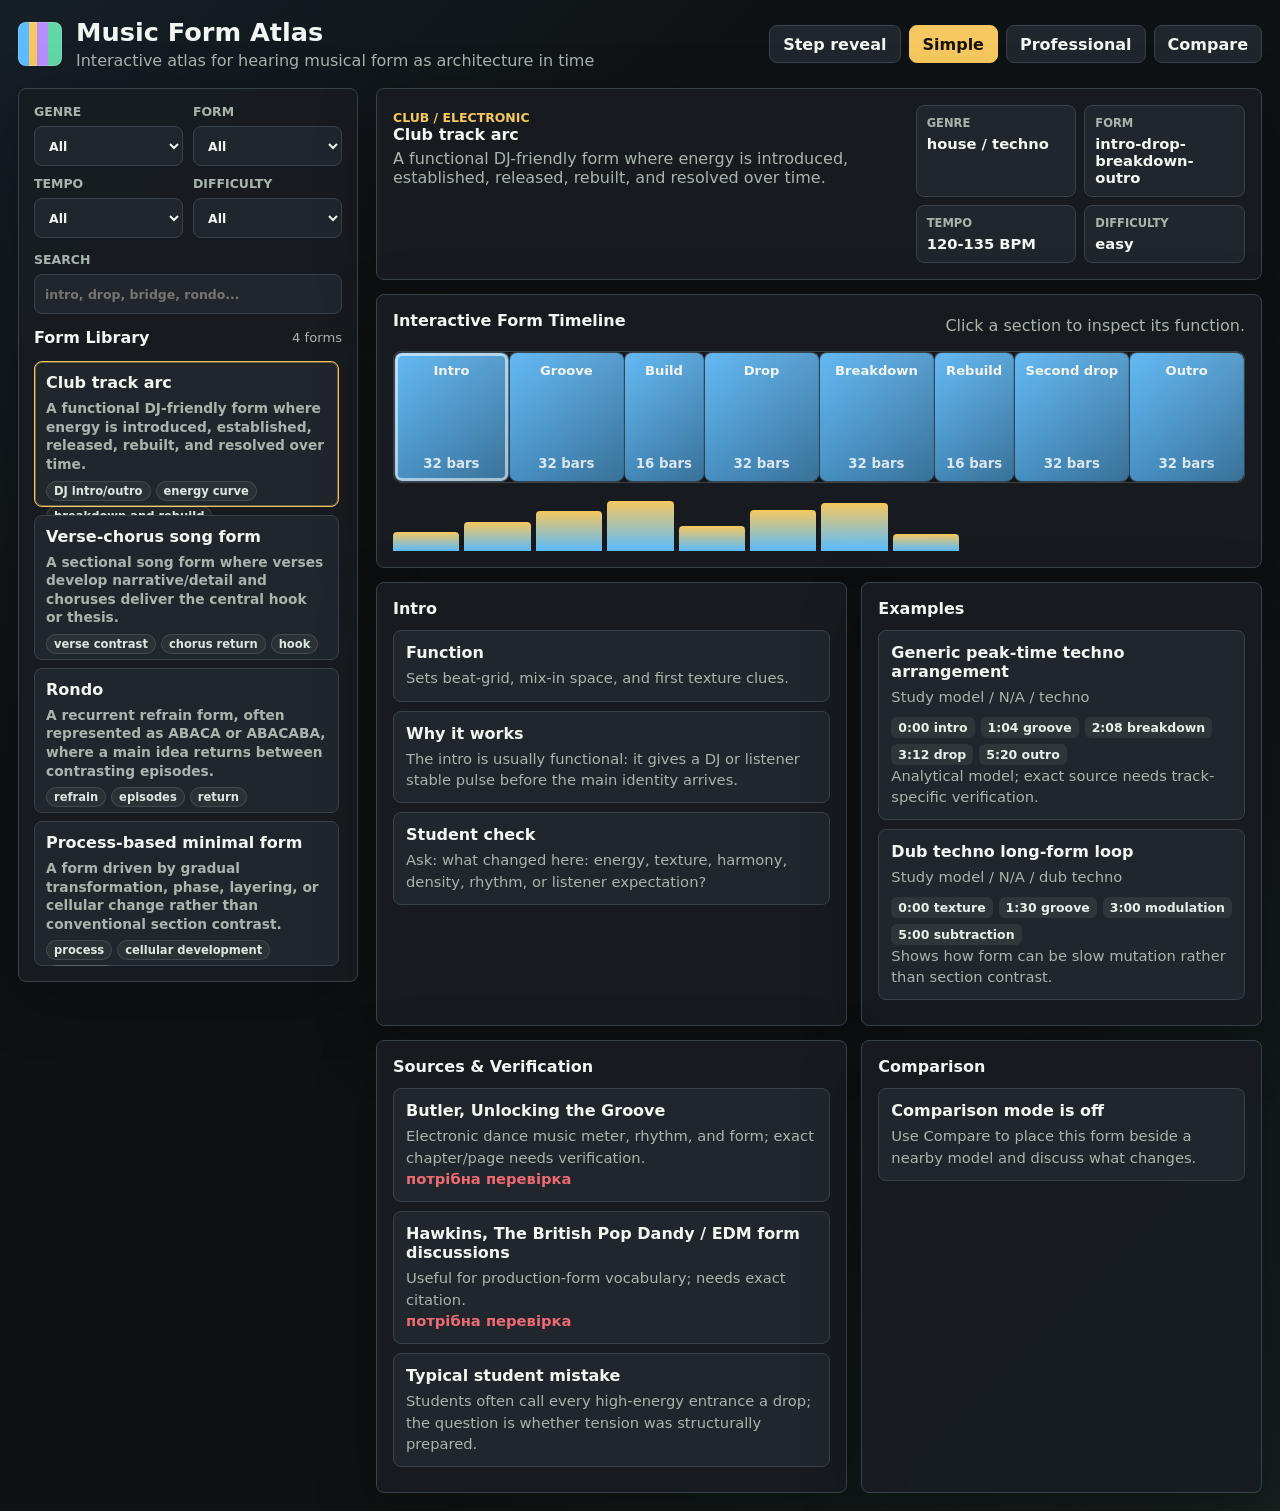
==== index.html @ fbee0413 "Initial Music Form Atlas MVP" ====
﻿<!doctype html>
<html lang="uk">
  <head>
    <meta charset="utf-8" />
    <meta name="viewport" content="width=device-width, initial-scale=1" />
    <title>Music Form Atlas</title>
    <link rel="stylesheet" href="styles.css" />
  </head>
  <body>
    <main class="atlas-shell">
      <header class="topbar">
        <div class="brand-block">
          <span class="brand-mark" aria-hidden="true"></span>
          <div>
            <h1>Music Form Atlas</h1>
            <p>Interactive atlas for hearing musical form as architecture in time</p>
          </div>
        </div>
        <div class="teacher-tools" aria-label="Teacher mode controls">
          <button id="revealButton" type="button">Step reveal</button>
          <button id="simpleButton" type="button">Simple</button>
          <button id="proButton" type="button">Professional</button>
          <button id="compareButton" type="button">Compare</button>
        </div>
      </header>

      <section class="layout">
        <aside class="library-panel" aria-label="Form library and filters">
          <div class="filter-grid">
            <label>
              Genre
              <select id="genreFilter"></select>
            </label>
            <label>
              Form
              <select id="formFilter"></select>
            </label>
            <label>
              Tempo
              <select id="tempoFilter"></select>
            </label>
            <label>
              Difficulty
              <select id="difficultyFilter"></select>
            </label>
          </div>

          <label class="search-field">
            Search
            <input id="searchInput" type="search" placeholder="intro, drop, bridge, rondo..." />
          </label>

          <div class="library-head">
            <h2>Form Library</h2>
            <span id="resultCount"></span>
          </div>
          <div id="formList" class="form-list"></div>
        </aside>

        <section class="main-stage" aria-label="Interactive form map">
          <section class="overview-panel">
            <div>
              <p class="eyebrow" id="selectedCategory">Club / electronic</p>
              <h2 id="selectedTitle">Club track arc</h2>
              <p id="selectedDefinition"></p>
            </div>
            <div class="meta-grid" id="metaGrid"></div>
          </section>

          <section class="timeline-panel">
            <div class="panel-head">
              <h2>Interactive Form Timeline</h2>
              <p>Click a section to inspect its function.</p>
            </div>
            <div id="timeline" class="timeline" aria-label="Timeline sections"></div>
            <div id="energyCurve" class="energy-curve" aria-label="Energy curve"></div>
          </section>

          <section class="study-grid">
            <article class="explain-panel">
              <h2 id="sectionTitle">Section Function</h2>
              <div id="sectionExplanation"></div>
            </article>
            <article class="examples-panel">
              <h2>Examples</h2>
              <div id="examplesList"></div>
            </article>
          </section>

          <section class="bottom-grid">
            <article class="sources-panel">
              <h2>Sources & Verification</h2>
              <div id="sourcesList"></div>
            </article>
            <article class="compare-panel">
              <h2>Comparison</h2>
              <div id="comparisonView"></div>
            </article>
          </section>
        </section>
      </section>
    </main>

    <script src="app.js"></script>
  </body>
</html>
---- styles.css ----
﻿:root {
  color-scheme: dark;
  --bg: #0f1214;
  --panel: #181c20;
  --panel-2: #20262b;
  --panel-3: #263039;
  --line: #38434b;
  --text: #f2f6f2;
  --muted: #aab4ae;
  --club: #5bbcff;
  --pop: #f6c85f;
  --classical: #b78cff;
  --contemporary: #63d6a5;
  --contrast: #ed6a73;
  --focus: #f6c85f;
  --shadow: 0 18px 60px rgba(0, 0, 0, 0.28);
  font-family: Inter, ui-sans-serif, system-ui, -apple-system, BlinkMacSystemFont, "Segoe UI", sans-serif;
}

* { box-sizing: border-box; }

body {
  margin: 0;
  min-height: 100vh;
  background:
    linear-gradient(135deg, rgba(91, 188, 255, 0.08), transparent 28%),
    linear-gradient(315deg, rgba(99, 214, 165, 0.07), transparent 34%),
    var(--bg);
  color: var(--text);
}

button, select, input { font: inherit; }

button, select, input {
  border: 1px solid var(--line);
  border-radius: 8px;
  background: var(--panel-2);
  color: var(--text);
}

button {
  min-height: 38px;
  padding: 0 13px;
  cursor: pointer;
  font-weight: 800;
}

button:hover, select:hover, input:hover { border-color: #5f6b74; }
button.active { background: var(--focus); color: #17120a; border-color: var(--focus); }
button:focus-visible, select:focus-visible, input:focus-visible { outline: 2px solid var(--focus); outline-offset: 2px; }

h1, h2, h3, p { margin: 0; }
h1 { font-size: clamp(1.25rem, 2vw, 1.65rem); line-height: 1.1; }
h2 { font-size: 1rem; line-height: 1.2; }

.atlas-shell { min-height: 100vh; padding: 18px; }

.topbar {
  max-width: 1540px;
  margin: 0 auto 18px;
  display: flex;
  align-items: center;
  justify-content: space-between;
  gap: 16px;
}

.brand-block { display: flex; align-items: center; gap: 14px; min-width: 280px; }
.brand-block p, .panel-head p, .overview-panel p { color: var(--muted); margin-top: 5px; }

.brand-mark {
  width: 44px;
  height: 44px;
  border-radius: 8px;
  display: block;
  background:
    linear-gradient(90deg, var(--club) 0 24%, var(--pop) 24% 44%, var(--classical) 44% 68%, var(--contemporary) 68% 100%);
  box-shadow: inset 0 0 0 1px rgba(255,255,255,0.18);
}

.teacher-tools { display: flex; flex-wrap: wrap; gap: 8px; justify-content: flex-end; }

.layout {
  max-width: 1540px;
  margin: 0 auto;
  display: grid;
  grid-template-columns: minmax(280px, 340px) minmax(0, 1fr);
  gap: 18px;
}

.library-panel, .overview-panel, .timeline-panel, .explain-panel, .examples-panel, .sources-panel, .compare-panel {
  background: rgba(24, 28, 32, 0.94);
  border: 1px solid var(--line);
  border-radius: 8px;
  box-shadow: var(--shadow);
}

.library-panel { padding: 15px; align-self: start; display: grid; gap: 14px; }

.filter-grid { display: grid; grid-template-columns: 1fr 1fr; gap: 10px; }
label { display: grid; gap: 7px; color: var(--muted); font-size: 0.78rem; font-weight: 900; text-transform: uppercase; }
select, input { min-height: 40px; padding: 0 10px; width: 100%; }

.search-field { grid-column: 1 / -1; }

.library-head { display: flex; justify-content: space-between; align-items: center; gap: 10px; }
.library-head span { color: var(--muted); font-size: 0.82rem; }
.form-list { display: grid; gap: 8px; max-height: calc(100vh - 295px); overflow: auto; padding-right: 3px; }

.form-card {
  border: 1px solid var(--line);
  background: var(--panel-2);
  border-radius: 8px;
  padding: 11px;
  display: grid;
  gap: 7px;
  text-align: left;
  min-height: 92px;
}
.form-card:hover { background: var(--panel-3); }
.form-card.selected { border-color: var(--focus); box-shadow: inset 0 0 0 1px rgba(246,200,95,0.35); }
.form-card strong { display: block; }
.form-card p { color: var(--muted); line-height: 1.35; font-size: 0.86rem; }
.tag-row { display: flex; flex-wrap: wrap; gap: 5px; }
.tag-row span {
  border: 1px solid rgba(255,255,255,0.12);
  border-radius: 999px;
  padding: 2px 7px;
  color: #dde7e1;
  background: rgba(255,255,255,0.05);
  font-size: 0.72rem;
  font-weight: 800;
}

.main-stage { display: grid; gap: 14px; min-width: 0; }
.overview-panel { padding: 16px; display: grid; grid-template-columns: minmax(0, 1fr) minmax(260px, 0.65fr); gap: 16px; align-items: start; }
.eyebrow { color: var(--focus) !important; font-size: 0.78rem; font-weight: 900; text-transform: uppercase; }
.meta-grid { display: grid; grid-template-columns: 1fr 1fr; gap: 8px; }
.meta-item { background: var(--panel-2); border: 1px solid var(--line); border-radius: 8px; padding: 10px; }
.meta-item span { display: block; color: var(--muted); font-size: 0.72rem; font-weight: 900; text-transform: uppercase; }
.meta-item strong { display: block; margin-top: 5px; font-size: 0.92rem; }

.timeline-panel { padding: 16px; overflow: hidden; }
.panel-head { display: flex; justify-content: space-between; gap: 16px; align-items: start; margin-bottom: 16px; }
.timeline { display: flex; min-height: 132px; border: 1px solid var(--line); border-radius: 8px; overflow: hidden; background: #11161a; }
.section-block {
  min-width: 80px;
  padding: 10px;
  display: grid;
  align-content: space-between;
  border-right: 1px solid rgba(0,0,0,0.22);
  cursor: pointer;
  position: relative;
  isolation: isolate;
}
.section-block::after {
  content: "";
  position: absolute;
  inset: 0;
  background: linear-gradient(180deg, rgba(255,255,255,0.08), transparent);
  z-index: -1;
}
.section-block.hidden-step { opacity: 0.18; filter: grayscale(0.8); }
.section-block.selected { box-shadow: inset 0 0 0 3px rgba(255,255,255,0.55); }
.section-block strong { font-size: 0.82rem; line-height: 1.15; }
.section-block small { color: rgba(255,255,255,0.8); font-weight: 800; }

.energy-curve { display: grid; grid-template-columns: repeat(12, 1fr); gap: 5px; min-height: 54px; align-items: end; margin-top: 14px; }
.energy-bar { border-radius: 4px 4px 0 0; background: linear-gradient(180deg, var(--focus), var(--club)); min-height: 8px; }

.study-grid, .bottom-grid { display: grid; grid-template-columns: minmax(0, 1fr) minmax(320px, 0.85fr); gap: 14px; }
.explain-panel, .examples-panel, .sources-panel, .compare-panel { padding: 16px; min-width: 0; }
.explain-panel h2, .examples-panel h2, .sources-panel h2, .compare-panel h2 { margin-bottom: 12px; }

.explain-card, .example-card, .source-card, .compare-card {
  background: var(--panel-2);
  border: 1px solid var(--line);
  border-radius: 8px;
  padding: 12px;
  margin-bottom: 9px;
}
.explain-card p, .example-card p, .source-card p, .compare-card p { color: var(--muted); line-height: 1.45; font-size: 0.92rem; }
.explain-card strong, .example-card strong, .source-card strong, .compare-card strong { display: block; margin-bottom: 5px; }
.timecode-list { display: flex; flex-wrap: wrap; gap: 6px; margin-top: 9px; }
.timecode-list span { padding: 3px 7px; border-radius: 6px; background: rgba(255,255,255,0.07); color: #e8efe9; font-size: 0.78rem; font-weight: 800; }
.verify { color: var(--focus); font-weight: 900; }
.verify.needs { color: var(--contrast); }

.category-club { background: linear-gradient(135deg, rgba(91,188,255,0.95), rgba(91,188,255,0.55)); }
.category-pop { background: linear-gradient(135deg, rgba(246,200,95,0.95), rgba(246,200,95,0.55)); color: #14120d; }
.category-classical { background: linear-gradient(135deg, rgba(183,140,255,0.95), rgba(183,140,255,0.55)); }
.category-contemporary { background: linear-gradient(135deg, rgba(99,214,165,0.95), rgba(99,214,165,0.55)); color: #07130d; }

@media (max-width: 1060px) {
  .topbar, .layout, .overview-panel, .study-grid, .bottom-grid { grid-template-columns: 1fr; }
  .topbar { flex-direction: column; align-items: stretch; }
  .teacher-tools { justify-content: stretch; }
  .teacher-tools button { flex: 1 1 140px; }
  .form-list { max-height: none; }
}

@media (max-width: 620px) {
  .atlas-shell { padding: 10px; }
  .filter-grid, .meta-grid { grid-template-columns: 1fr; }
  .timeline { overflow-x: auto; }
  .section-block { flex: 0 0 120px !important; }
}
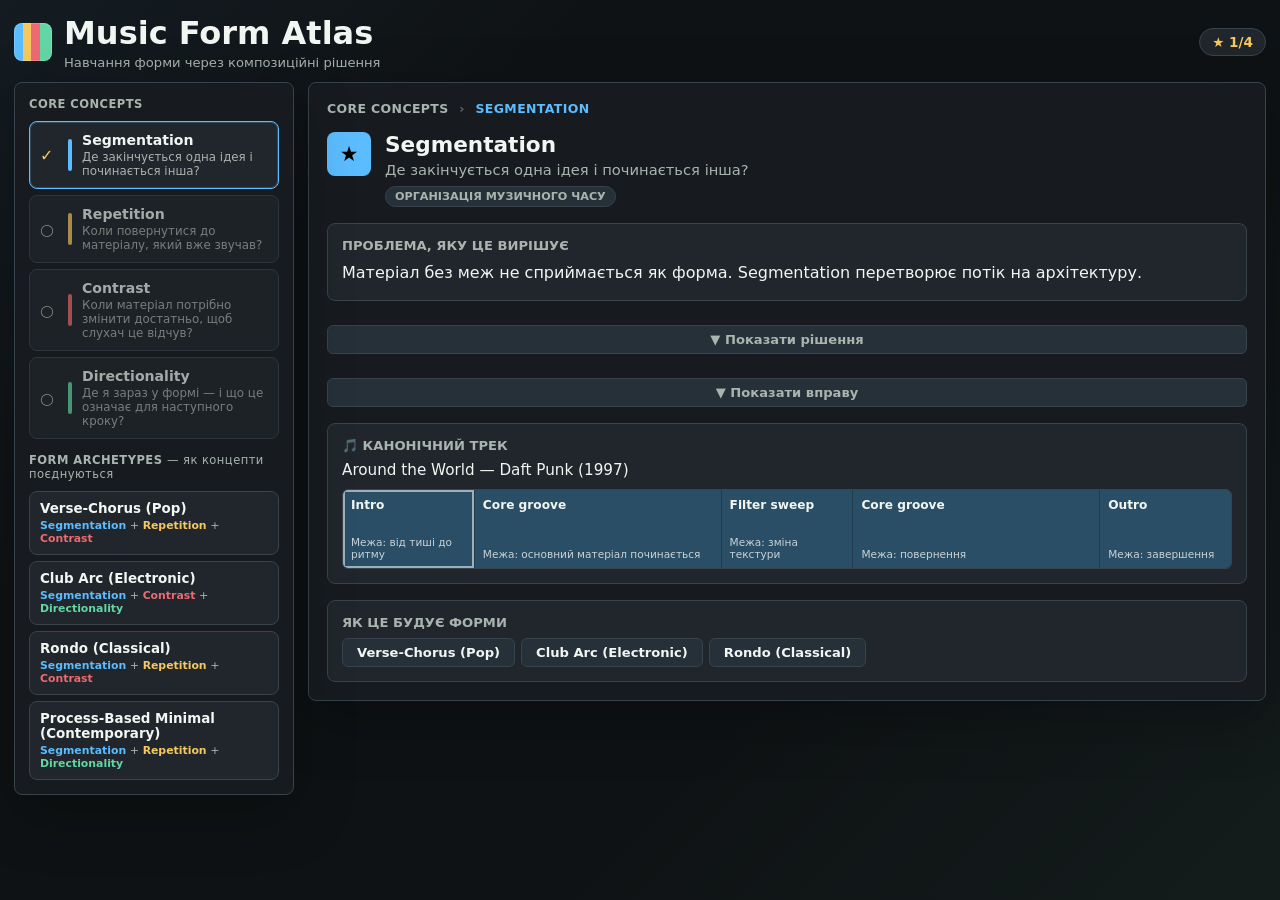
==== commit 7d8ffb76: "v1.2-hybrid: concept-first learning interface" ====
--- a/index.html
+++ b/index.html
@@ -1,106 +1,13 @@
-﻿<!doctype html>
+<!doctype html>
 <html lang="uk">
   <head>
     <meta charset="utf-8" />
     <meta name="viewport" content="width=device-width, initial-scale=1" />
-    <title>Music Form Atlas</title>
+    <title>Music Form Atlas — v1.2</title>
     <link rel="stylesheet" href="styles.css" />
   </head>
   <body>
-    <main class="atlas-shell">
-      <header class="topbar">
-        <div class="brand-block">
-          <span class="brand-mark" aria-hidden="true"></span>
-          <div>
-            <h1>Music Form Atlas</h1>
-            <p>Interactive atlas for hearing musical form as architecture in time</p>
-          </div>
-        </div>
-        <div class="teacher-tools" aria-label="Teacher mode controls">
-          <button id="revealButton" type="button">Step reveal</button>
-          <button id="simpleButton" type="button">Simple</button>
-          <button id="proButton" type="button">Professional</button>
-          <button id="compareButton" type="button">Compare</button>
-        </div>
-      </header>
-
-      <section class="layout">
-        <aside class="library-panel" aria-label="Form library and filters">
-          <div class="filter-grid">
-            <label>
-              Genre
-              <select id="genreFilter"></select>
-            </label>
-            <label>
-              Form
-              <select id="formFilter"></select>
-            </label>
-            <label>
-              Tempo
-              <select id="tempoFilter"></select>
-            </label>
-            <label>
-              Difficulty
-              <select id="difficultyFilter"></select>
-            </label>
-          </div>
-
-          <label class="search-field">
-            Search
-            <input id="searchInput" type="search" placeholder="intro, drop, bridge, rondo..." />
-          </label>
-
-          <div class="library-head">
-            <h2>Form Library</h2>
-            <span id="resultCount"></span>
-          </div>
-          <div id="formList" class="form-list"></div>
-        </aside>
-
-        <section class="main-stage" aria-label="Interactive form map">
-          <section class="overview-panel">
-            <div>
-              <p class="eyebrow" id="selectedCategory">Club / electronic</p>
-              <h2 id="selectedTitle">Club track arc</h2>
-              <p id="selectedDefinition"></p>
-            </div>
-            <div class="meta-grid" id="metaGrid"></div>
-          </section>
-
-          <section class="timeline-panel">
-            <div class="panel-head">
-              <h2>Interactive Form Timeline</h2>
-              <p>Click a section to inspect its function.</p>
-            </div>
-            <div id="timeline" class="timeline" aria-label="Timeline sections"></div>
-            <div id="energyCurve" class="energy-curve" aria-label="Energy curve"></div>
-          </section>
-
-          <section class="study-grid">
-            <article class="explain-panel">
-              <h2 id="sectionTitle">Section Function</h2>
-              <div id="sectionExplanation"></div>
-            </article>
-            <article class="examples-panel">
-              <h2>Examples</h2>
-              <div id="examplesList"></div>
-            </article>
-          </section>
-
-          <section class="bottom-grid">
-            <article class="sources-panel">
-              <h2>Sources & Verification</h2>
-              <div id="sourcesList"></div>
-            </article>
-            <article class="compare-panel">
-              <h2>Comparison</h2>
-              <div id="comparisonView"></div>
-            </article>
-          </section>
-        </section>
-      </section>
-    </main>
-
+    <div id="app"></div>
     <script src="app.js"></script>
   </body>
-</html>
+</html>
--- a/styles.css
+++ b/styles.css
@@ -1,4 +1,4 @@
-﻿:root {
+:root {
   color-scheme: dark;
   --bg: #0f1214;
   --panel: #181c20;
@@ -7,11 +7,11 @@
   --line: #38434b;
   --text: #f2f6f2;
   --muted: #aab4ae;
-  --club: #5bbcff;
-  --pop: #f6c85f;
-  --classical: #b78cff;
-  --contemporary: #63d6a5;
-  --contrast: #ed6a73;
+  --seg: #5bbcff;
+  --rep: #f6c85f;
+  --con: #ed6a73;
+  --dir: #63d6a5;
+  --form: #b78cff;
   --focus: #f6c85f;
   --shadow: 0 18px 60px rgba(0, 0, 0, 0.28);
   font-family: Inter, ui-sans-serif, system-ui, -apple-system, BlinkMacSystemFont, "Segoe UI", sans-serif;
@@ -22,185 +22,430 @@
 body {
   margin: 0;
   min-height: 100vh;
-  background:
-    linear-gradient(135deg, rgba(91, 188, 255, 0.08), transparent 28%),
-    linear-gradient(315deg, rgba(99, 214, 165, 0.07), transparent 34%),
+  background: linear-gradient(135deg, rgba(91,188,255,0.06), transparent 28%),
+    linear-gradient(315deg, rgba(99,214,165,0.05), transparent 34%),
     var(--bg);
   color: var(--text);
 }
 
-button, select, input { font: inherit; }
-
-button, select, input {
-  border: 1px solid var(--line);
-  border-radius: 8px;
-  background: var(--panel-2);
-  color: var(--text);
-}
-
-button {
-  min-height: 38px;
-  padding: 0 13px;
-  cursor: pointer;
-  font-weight: 800;
-}
-
-button:hover, select:hover, input:hover { border-color: #5f6b74; }
-button.active { background: var(--focus); color: #17120a; border-color: var(--focus); }
-button:focus-visible, select:focus-visible, input:focus-visible { outline: 2px solid var(--focus); outline-offset: 2px; }
-
-h1, h2, h3, p { margin: 0; }
-h1 { font-size: clamp(1.25rem, 2vw, 1.65rem); line-height: 1.1; }
-h2 { font-size: 1rem; line-height: 1.2; }
-
-.atlas-shell { min-height: 100vh; padding: 18px; }
-
+button { font: inherit; }
+h1, h2, h3, h4, p { margin: 0; }
+ul, ol { margin: 0; padding-left: 18px; }
+li { margin-bottom: 6px; line-height: 1.5; }
+
+/* ===== SHELL ===== */
+.atlas-shell { min-height: 100vh; padding: 14px; }
+
+/* ===== TOPBAR ===== */
 .topbar {
-  max-width: 1540px;
-  margin: 0 auto 18px;
+  max-width: 1400px;
+  margin: 0 auto 12px;
   display: flex;
   align-items: center;
   justify-content: space-between;
   gap: 16px;
 }
 
-.brand-block { display: flex; align-items: center; gap: 14px; min-width: 280px; }
-.brand-block p, .panel-head p, .overview-panel p { color: var(--muted); margin-top: 5px; }
+.brand-block { display: flex; align-items: center; gap: 12px; }
+.brand-block p { color: var(--muted); margin-top: 3px; font-size: 0.82rem; }
 
 .brand-mark {
+  width: 38px;
+  height: 38px;
+  border-radius: 8px;
+  display: block;
+  background: linear-gradient(90deg, var(--seg) 0 24%, var(--rep) 24% 44%, var(--con) 44% 68%, var(--dir) 68% 100%);
+  box-shadow: inset 0 0 0 1px rgba(255,255,255,0.18);
+}
+
+.topbar-right {
+  display: flex;
+  align-items: center;
+  gap: 12px;
+}
+
+.progress-badge {
+  font-size: 0.85rem;
+  font-weight: 800;
+  padding: 5px 12px;
+  border-radius: 999px;
+  border: 1px solid var(--line);
+  background: var(--panel-2);
+  color: var(--focus);
+}
+
+/* ===== LAYOUT ===== */
+.layout {
+  max-width: 1400px;
+  margin: 0 auto;
+  display: grid;
+  grid-template-columns: 280px minmax(0, 1fr);
+  gap: 14px;
+  align-items: start;
+}
+
+/* ===== LEFT PANEL ===== */
+.left-panel {
+  background: rgba(24,28,32,0.94);
+  border: 1px solid var(--line);
+  border-radius: 8px;
+  padding: 14px;
+  display: grid;
+  gap: 14px;
+  box-shadow: var(--shadow);
+  position: sticky;
+  top: 14px;
+}
+
+.panel-section h3.panel-heading {
+  font-size: 0.72rem;
+  text-transform: uppercase;
+  color: var(--muted);
+  font-weight: 900;
+  letter-spacing: 0.04em;
+  margin-bottom: 10px;
+}
+
+.form-hint {
+  font-weight: 400;
+  text-transform: none;
+  font-size: 0.72rem;
+  color: var(--muted);
+}
+
+.concept-list, .form-list {
+  display: grid;
+  gap: 6px;
+}
+
+/* ===== CONCEPT CARD ===== */
+.concept-card {
+  display: flex;
+  align-items: center;
+  gap: 10px;
+  padding: 10px;
+  background: var(--panel-2);
+  border: 1px solid var(--line);
+  border-radius: 8px;
+  cursor: pointer;
+  text-align: left;
+  color: var(--text);
+  min-height: 56px;
+  transition: border-color 0.15s, box-shadow 0.15s;
+}
+.concept-card:hover { border-color: #5f6b74; }
+.concept-card.selected {}
+.concept-card.unvisited { opacity: 0.65; }
+
+.concept-check {
+  font-size: 1rem;
+  font-weight: 800;
+  min-width: 18px;
+  color: var(--muted);
+}
+.concept-card.visited .concept-check { color: var(--focus); }
+
+.concept-color {
+  width: 4px;
+  height: 32px;
+  border-radius: 3px;
+  flex-shrink: 0;
+}
+
+.concept-text {}
+.concept-text strong { display: block; font-size: 0.88rem; }
+.concept-text small { font-size: 0.74rem; color: var(--muted); display: block; margin-top: 2px; }
+
+/* ===== FORM CARD ===== */
+.form-card {
+  padding: 9px 10px;
+  background: var(--panel-2);
+  border: 1px solid var(--line);
+  border-radius: 8px;
+  cursor: pointer;
+  text-align: left;
+  color: var(--text);
+  transition: border-color 0.15s;
+}
+.form-card:hover { border-color: #5f6b74; }
+.form-card.selected { border-color: var(--form); box-shadow: inset 0 0 0 1px rgba(183,140,255,0.35); }
+
+.form-text strong { display: block; font-size: 0.84rem; }
+.formula {
+  display: block;
+  font-size: 0.7rem;
+  color: var(--muted);
+  margin-top: 3px;
+}
+
+.mini-tag {
+  font-weight: 800;
+  font-size: 0.68rem;
+}
+
+/* ===== MAIN AREA ===== */
+.main-area {
+  background: rgba(24,28,32,0.94);
+  border: 1px solid var(--line);
+  border-radius: 8px;
+  padding: 18px;
+  box-shadow: var(--shadow);
+  display: grid;
+  gap: 16px;
+  min-height: 500px;
+}
+
+/* ===== BREADCRUMB ===== */
+.breadcrumb {
+  font-size: 0.78rem;
+  color: var(--muted);
+  font-weight: 800;
+  text-transform: uppercase;
+  letter-spacing: 0.03em;
+}
+.breadcrumb .sep {
+  margin: 0 6px;
+  color: #5f6b74;
+}
+
+/* ===== CONCEPT HEADER ===== */
+.concept-header {
+  display: flex;
+  gap: 14px;
+  align-items: flex-start;
+}
+
+.concept-icon {
   width: 44px;
   height: 44px;
   border-radius: 8px;
-  display: block;
-  background:
-    linear-gradient(90deg, var(--club) 0 24%, var(--pop) 24% 44%, var(--classical) 44% 68%, var(--contemporary) 68% 100%);
-  box-shadow: inset 0 0 0 1px rgba(255,255,255,0.18);
-}
-
-.teacher-tools { display: flex; flex-wrap: wrap; gap: 8px; justify-content: flex-end; }
-
-.layout {
-  max-width: 1540px;
-  margin: 0 auto;
-  display: grid;
-  grid-template-columns: minmax(280px, 340px) minmax(0, 1fr);
-  gap: 18px;
-}
-
-.library-panel, .overview-panel, .timeline-panel, .explain-panel, .examples-panel, .sources-panel, .compare-panel {
-  background: rgba(24, 28, 32, 0.94);
-  border: 1px solid var(--line);
-  border-radius: 8px;
-  box-shadow: var(--shadow);
-}
-
-.library-panel { padding: 15px; align-self: start; display: grid; gap: 14px; }
-
-.filter-grid { display: grid; grid-template-columns: 1fr 1fr; gap: 10px; }
-label { display: grid; gap: 7px; color: var(--muted); font-size: 0.78rem; font-weight: 900; text-transform: uppercase; }
-select, input { min-height: 40px; padding: 0 10px; width: 100%; }
-
-.search-field { grid-column: 1 / -1; }
-
-.library-head { display: flex; justify-content: space-between; align-items: center; gap: 10px; }
-.library-head span { color: var(--muted); font-size: 0.82rem; }
-.form-list { display: grid; gap: 8px; max-height: calc(100vh - 295px); overflow: auto; padding-right: 3px; }
-
-.form-card {
-  border: 1px solid var(--line);
-  background: var(--panel-2);
-  border-radius: 8px;
-  padding: 11px;
-  display: grid;
-  gap: 7px;
-  text-align: left;
-  min-height: 92px;
-}
-.form-card:hover { background: var(--panel-3); }
-.form-card.selected { border-color: var(--focus); box-shadow: inset 0 0 0 1px rgba(246,200,95,0.35); }
-.form-card strong { display: block; }
-.form-card p { color: var(--muted); line-height: 1.35; font-size: 0.86rem; }
-.tag-row { display: flex; flex-wrap: wrap; gap: 5px; }
-.tag-row span {
-  border: 1px solid rgba(255,255,255,0.12);
+  display: flex;
+  align-items: center;
+  justify-content: center;
+  font-size: 1.3rem;
+  flex-shrink: 0;
+  color: #000;
+}
+
+.concept-header h2 { font-size: 1.35rem; }
+.tagline { color: var(--muted); font-size: 0.92rem; margin-top: 4px; }
+
+.root-badge {
+  display: inline-block;
+  font-size: 0.7rem;
+  font-weight: 900;
+  text-transform: uppercase;
+  padding: 3px 9px;
   border-radius: 999px;
-  padding: 2px 7px;
-  color: #dde7e1;
-  background: rgba(255,255,255,0.05);
-  font-size: 0.72rem;
-  font-weight: 800;
-}
-
-.main-stage { display: grid; gap: 14px; min-width: 0; }
-.overview-panel { padding: 16px; display: grid; grid-template-columns: minmax(0, 1fr) minmax(260px, 0.65fr); gap: 16px; align-items: start; }
-.eyebrow { color: var(--focus) !important; font-size: 0.78rem; font-weight: 900; text-transform: uppercase; }
-.meta-grid { display: grid; grid-template-columns: 1fr 1fr; gap: 8px; }
-.meta-item { background: var(--panel-2); border: 1px solid var(--line); border-radius: 8px; padding: 10px; }
-.meta-item span { display: block; color: var(--muted); font-size: 0.72rem; font-weight: 900; text-transform: uppercase; }
-.meta-item strong { display: block; margin-top: 5px; font-size: 0.92rem; }
-
-.timeline-panel { padding: 16px; overflow: hidden; }
-.panel-head { display: flex; justify-content: space-between; gap: 16px; align-items: start; margin-bottom: 16px; }
-.timeline { display: flex; min-height: 132px; border: 1px solid var(--line); border-radius: 8px; overflow: hidden; background: #11161a; }
-.section-block {
-  min-width: 80px;
+  border: 1px solid var(--line);
+  background: var(--panel-3);
+  color: var(--muted);
+  margin-top: 8px;
+}
+
+/* ===== INFO BLOCKS ===== */
+.info-block {
+  border: 1px solid var(--line);
+  border-radius: 8px;
+  padding: 14px;
+  background: var(--panel-2);
+}
+.info-block h4 { font-size: 0.82rem; text-transform: uppercase; color: var(--muted); margin-bottom: 8px; }
+.info-block p { line-height: 1.55; color: var(--text); }
+
+.decision-quote {
+  font-style: italic;
+  font-size: 1.05rem;
+  padding: 8px 12px;
+  border-left: 3px solid var(--focus);
+  background: rgba(246,200,95,0.06);
+  border-radius: 4px;
+}
+
+.mistake-heading { margin-top: 14px; }
+
+.assessment {
+  margin-top: 12px;
   padding: 10px;
+  background: rgba(99,214,165,0.08);
+  border-radius: 6px;
+  border: 1px solid rgba(99,214,165,0.2);
+}
+
+.daw-prompt {
+  margin-top: 12px;
+  padding: 10px;
+  background: rgba(91,188,255,0.08);
+  border-radius: 6px;
+  border: 1px solid rgba(91,188,255,0.2);
+  font-size: 0.92rem;
+  line-height: 1.5;
+}
+
+/* ===== TOGGLE BUTTONS ===== */
+.btn-toggle {
+  margin-top: 8px;
+  padding: 6px 14px;
+  border: 1px solid var(--line);
+  border-radius: 6px;
+  background: var(--panel-3);
+  color: var(--muted);
+  cursor: pointer;
+  font-size: 0.82rem;
+  font-weight: 800;
+}
+.btn-toggle:hover { border-color: #5f6b74; color: var(--text); }
+
+/* ===== CANONICAL TRACK ===== */
+.canonical-track {
+  border: 1px solid var(--line);
+  border-radius: 8px;
+  padding: 14px;
+  background: var(--panel-2);
+}
+.canonical-track h4 { font-size: 0.82rem; text-transform: uppercase; color: var(--muted); margin-bottom: 8px; }
+
+.track-title {
+  font-size: 0.95rem;
+  margin-bottom: 10px;
+  color: var(--text);
+}
+
+.mini-timeline {
+  display: flex;
+  min-height: 80px;
+  border: 1px solid var(--line);
+  border-radius: 6px;
+  overflow: hidden;
+  background: #11161a;
+}
+
+.tl-block {
+  min-width: 72px;
+  padding: 8px;
   display: grid;
   align-content: space-between;
   border-right: 1px solid rgba(0,0,0,0.22);
   cursor: pointer;
-  position: relative;
-  isolation: isolate;
-}
-.section-block::after {
-  content: "";
-  position: absolute;
-  inset: 0;
-  background: linear-gradient(180deg, rgba(255,255,255,0.08), transparent);
-  z-index: -1;
-}
-.section-block.hidden-step { opacity: 0.18; filter: grayscale(0.8); }
-.section-block.selected { box-shadow: inset 0 0 0 3px rgba(255,255,255,0.55); }
-.section-block strong { font-size: 0.82rem; line-height: 1.15; }
-.section-block small { color: rgba(255,255,255,0.8); font-weight: 800; }
-
-.energy-curve { display: grid; grid-template-columns: repeat(12, 1fr); gap: 5px; min-height: 54px; align-items: end; margin-top: 14px; }
-.energy-bar { border-radius: 4px 4px 0 0; background: linear-gradient(180deg, var(--focus), var(--club)); min-height: 8px; }
-
-.study-grid, .bottom-grid { display: grid; grid-template-columns: minmax(0, 1fr) minmax(320px, 0.85fr); gap: 14px; }
-.explain-panel, .examples-panel, .sources-panel, .compare-panel { padding: 16px; min-width: 0; }
-.explain-panel h2, .examples-panel h2, .sources-panel h2, .compare-panel h2 { margin-bottom: 12px; }
-
-.explain-card, .example-card, .source-card, .compare-card {
-  background: var(--panel-2);
-  border: 1px solid var(--line);
-  border-radius: 8px;
-  padding: 12px;
-  margin-bottom: 9px;
-}
-.explain-card p, .example-card p, .source-card p, .compare-card p { color: var(--muted); line-height: 1.45; font-size: 0.92rem; }
-.explain-card strong, .example-card strong, .source-card strong, .compare-card strong { display: block; margin-bottom: 5px; }
-.timecode-list { display: flex; flex-wrap: wrap; gap: 6px; margin-top: 9px; }
-.timecode-list span { padding: 3px 7px; border-radius: 6px; background: rgba(255,255,255,0.07); color: #e8efe9; font-size: 0.78rem; font-weight: 800; }
-.verify { color: var(--focus); font-weight: 900; }
-.verify.needs { color: var(--contrast); }
-
-.category-club { background: linear-gradient(135deg, rgba(91,188,255,0.95), rgba(91,188,255,0.55)); }
-.category-pop { background: linear-gradient(135deg, rgba(246,200,95,0.95), rgba(246,200,95,0.55)); color: #14120d; }
-.category-classical { background: linear-gradient(135deg, rgba(183,140,255,0.95), rgba(183,140,255,0.55)); }
-.category-contemporary { background: linear-gradient(135deg, rgba(99,214,165,0.95), rgba(99,214,165,0.55)); color: #07130d; }
-
-@media (max-width: 1060px) {
-  .topbar, .layout, .overview-panel, .study-grid, .bottom-grid { grid-template-columns: 1fr; }
-  .topbar { flex-direction: column; align-items: stretch; }
-  .teacher-tools { justify-content: stretch; }
-  .teacher-tools button { flex: 1 1 140px; }
-  .form-list { max-height: none; }
-}
-
-@media (max-width: 620px) {
-  .atlas-shell { padding: 10px; }
-  .filter-grid, .meta-grid { grid-template-columns: 1fr; }
-  .timeline { overflow-x: auto; }
-  .section-block { flex: 0 0 120px !important; }
-}
+  text-align: left;
+  color: var(--text);
+  border: none;
+  border-right: 1px solid rgba(0,0,0,0.22);
+  font-family: inherit;
+  transition: box-shadow 0.1s;
+}
+.tl-block:last-child { border-right: none; }
+.tl-block:hover { filter: brightness(1.15); }
+.tl-block.selected { box-shadow: inset 0 0 0 2px rgba(255,255,255,0.55); }
+.tl-block strong { font-size: 0.76rem; line-height: 1.2; }
+.tl-block small { font-size: 0.66rem; color: rgba(255,255,255,0.75); display: block; margin-top: 4px; }
+
+/* Energy arc (Directionality only) */
+.energy-arc {
+  display: grid;
+  grid-template-columns: repeat(5, 1fr);
+  gap: 4px;
+  min-height: 90px;
+  align-items: end;
+  margin-top: 10px;
+  padding: 0 4px;
+}
+.arc-bar {
+  border-radius: 3px 3px 0 0;
+  min-height: 6px;
+  transition: height 0.3s;
+}
+
+/* Generated by tags */
+.generated-by {
+  margin-top: 8px;
+  font-size: 0.85rem;
+  display: flex;
+  flex-wrap: wrap;
+  align-items: center;
+  gap: 6px;
+}
+
+.concept-tag {
+  padding: 3px 10px;
+  border-radius: 999px;
+  border: 1px solid;
+  background: rgba(0,0,0,0.2);
+  font-weight: 800;
+  font-size: 0.8rem;
+  cursor: pointer;
+  font-family: inherit;
+}
+.concept-tag:hover { filter: brightness(1.2); }
+
+/* Meta row (form view) */
+.meta-row {
+  display: flex;
+  gap: 16px;
+  margin-top: 10px;
+  font-size: 0.78rem;
+  color: var(--muted);
+}
+
+.section-detail {}
+.section-detail p { margin-top: 6px; }
+.concept-ref {
+  margin-top: 8px;
+  font-size: 0.85rem;
+  color: var(--muted);
+}
+
+/* Builds forms */
+.builds-forms {
+  border: 1px solid var(--line);
+  border-radius: 8px;
+  padding: 14px;
+  background: var(--panel-2);
+}
+.builds-forms h4 { font-size: 0.82rem; text-transform: uppercase; color: var(--muted); margin-bottom: 8px; }
+
+.form-links {
+  display: flex;
+  flex-wrap: wrap;
+  gap: 6px;
+}
+
+.form-link {
+  padding: 6px 14px;
+  border-radius: 6px;
+  border: 1px solid var(--line);
+  background: var(--panel-3);
+  font-weight: 800;
+  font-size: 0.82rem;
+  cursor: pointer;
+  color: var(--text);
+  font-family: inherit;
+}
+.form-link:hover { background: var(--panel); }
+
+/* ===== RESPONSIVE ===== */
+@media (max-width: 860px) {
+  .layout {
+    grid-template-columns: 1fr;
+  }
+  .left-panel {
+    position: static;
+  }
+  .topbar {
+    flex-direction: column;
+    align-items: stretch;
+  }
+  .topbar-right {
+    justify-content: flex-end;
+  }
+}
+
+@media (max-width: 520px) {
+  .atlas-shell { padding: 8px; }
+  .tl-block {
+    flex: 0 0 100px !important;
+  }
+  .concept-header {
+    flex-direction: column;
+  }
+}
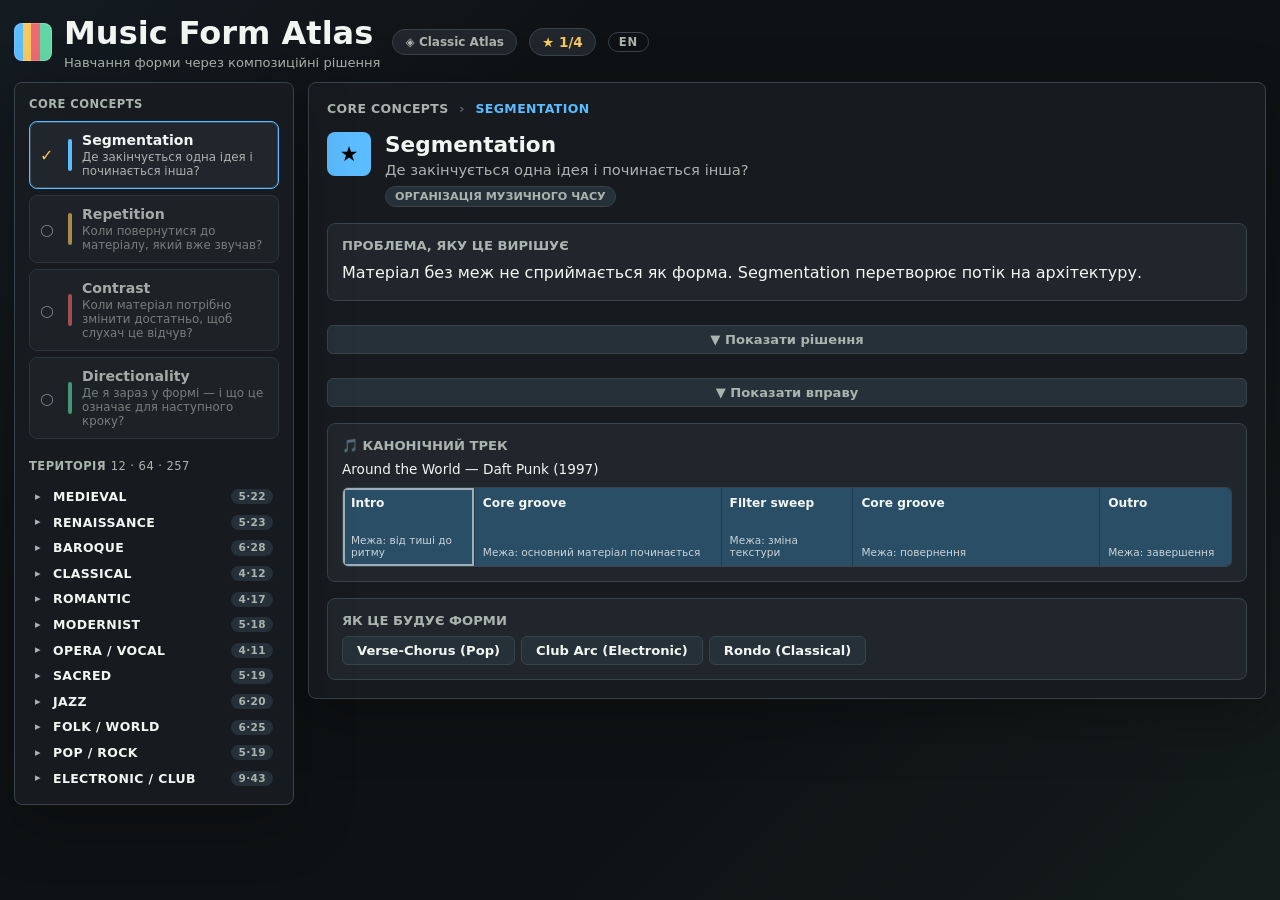
==== commit 056c1195: "feat(territory): Phase 1 breadth — Civilization→Family→Form left nav (12·64·257) Make the musical te" ====
--- a/index.html
+++ b/index.html
@@ -8,6 +8,7 @@
   </head>
   <body>
     <div id="app"></div>
+    <script src="data/territory.js"></script>
     <script src="app.js"></script>
   </body>
 </html>
--- a/styles.css
+++ b/styles.css
@@ -64,6 +64,23 @@
   gap: 12px;
 }
 
+.version-switch {
+  font-size: 0.75rem;
+  font-weight: 800;
+  padding: 5px 12px;
+  border-radius: 999px;
+  border: 1px solid var(--line);
+  background: var(--panel-2);
+  color: var(--muted);
+  text-decoration: none;
+  cursor: pointer;
+  transition: border-color 0.15s, color 0.15s;
+}
+.version-switch:hover {
+  border-color: var(--form);
+  color: var(--form);
+}
+
 .progress-badge {
   font-size: 0.85rem;
   font-weight: 800;
@@ -448,4 +465,610 @@
   .concept-header {
     flex-direction: column;
   }
-}+}
+
+// ===== DEPTH BLOCKS (v1.3) =====
+.depth-block {
+  background: rgba(24, 28, 32, 0.94);
+  border: 1px solid var(--line);
+  border-radius: 8px;
+  margin-bottom: 14px;
+  overflow: hidden;
+}
+.depth-heading {
+  font-size: 0.92rem;
+  padding: 12px 14px;
+  cursor: pointer;
+  margin: 0;
+  user-select: none;
+  display: flex;
+  justify-content: space-between;
+  align-items: center;
+  background: rgba(255,255,255,0.04);
+  border-bottom: 1px solid var(--line);
+}
+.depth-heading:hover {
+  background: rgba(255,255,255,0.08);
+}
+.knowledge-card {
+  padding: 14px;
+  display: grid;
+  gap: 12px;
+}
+.k-item {
+  background: var(--panel-2);
+  border: 1px solid var(--line);
+  border-radius: 6px;
+  padding: 10px 12px;
+}
+.k-item strong {
+  display: block;
+  margin-bottom: 4px;
+  font-size: 0.78rem;
+  text-transform: uppercase;
+  color: var(--muted);
+}
+.k-item p {
+  line-height: 1.4;
+  font-size: 0.88rem;
+}
+.k-item ul {
+  margin: 4px 0 0;
+  padding-left: 16px;
+}
+.k-item li {
+  font-size: 0.84rem;
+  color: var(--muted);
+  line-height: 1.35;
+}
+.fail-list {
+  padding: 14px;
+  display: grid;
+  gap: 8px;
+}
+.fail-card {
+  background: rgba(237, 106, 115, 0.08);
+  border: 1px solid rgba(237, 106, 115, 0.25);
+  border-radius: 6px;
+  padding: 10px 12px;
+}
+.fail-card.fail-current {
+  border-color: var(--contrast);
+  background: rgba(237, 106, 115, 0.15);
+}
+.fail-card strong {
+  display: block;
+  margin-bottom: 4px;
+  color: var(--contrast);
+}
+.fail-card p {
+  font-size: 0.84rem;
+  color: var(--muted);
+  line-height: 1.3;
+  margin-bottom: 4px;
+}
+.fail-card ul {
+  margin: 0;
+  padding-left: 16px;
+}
+.fail-card li {
+  font-size: 0.82rem;
+  color: #c0cac5;
+  line-height: 1.35;
+}
+.variant-list {
+  padding: 14px;
+  display: grid;
+  gap: 10px;
+}
+.variant-card {
+  background: var(--panel-2);
+  border: 1px solid var(--line);
+  border-radius: 6px;
+  padding: 10px 12px;
+}
+.variant-card strong {
+  font-size: 0.9rem;
+}
+.variant-card p {
+  font-size: 0.84rem;
+  color: var(--muted);
+  line-height: 1.3;
+  margin-top: 3px;
+}
+.tracks-list {
+  padding: 14px;
+  display: grid;
+  gap: 12px;
+}
+.track-card {
+  background: var(--panel-2);
+  border: 1px solid var(--line);
+  border-radius: 6px;
+  padding: 12px;
+}
+.track-card h5 {
+  margin: 0 0 4px;
+  font-size: 0.92rem;
+}
+.track-genre {
+  font-size: 0.7rem;
+  background: var(--panel-3);
+  color: var(--muted);
+  padding: 1px 8px;
+  border-radius: 4px;
+  font-weight: 400;
+  vertical-align: middle;
+}
+.track-why { margin: 6px 0; }
+.track-analysis { margin: 6px 0; }
+.analysis-bars {
+  display: flex;
+  gap: 10px;
+  flex-wrap: wrap;
+}
+.analysis-item {
+  font-size: 0.78rem;
+  font-weight: 600;
+}
+.track-genre {
+  font-size: 0.7rem;
+  background: var(--panel-3);
+  color: var(--muted);
+  padding: 1px 8px;
+  border-radius: 4px;
+  font-weight: 400;
+  vertical-align: middle;
+}
+.track-why { margin: 6px 0; }
+.track-analysis { margin: 6px 0; }
+.analysis-bars {
+  display: flex;
+  gap: 10px;
+  flex-wrap: wrap;
+}
+.analysis-item {
+  font-size: 0.78rem;
+  font-weight: 600;
+}
+.track-card p {
+  font-size: 0.84rem;
+  color: var(--muted);
+  line-height: 1.3;
+  margin-bottom: 6px;
+}
+.track-sections {
+  display: flex;
+  flex-wrap: wrap;
+  gap: 4px;
+}
+.track-sec {
+  background: rgba(91, 188, 255, 0.1);
+  border: 1px solid rgba(91, 188, 255, 0.2);
+  border-radius: 4px;
+  padding: 2px 7px;
+  font-size: 0.74rem;
+  color: #b0daff;
+}
+.diagnosis-list {
+  padding: 14px 14px 14px 30px;
+  margin: 0;
+}
+.diagnosis-list li {
+  line-height: 1.4;
+  margin-bottom: 8px;
+  color: #dde7e1;
+  font-size: 0.88rem;
+}
+.genre-list {
+  padding: 14px;
+  display: grid;
+  gap: 10px;
+}
+.genre-card {
+  background: var(--panel-2);
+  border: 1px solid var(--line);
+  border-radius: 6px;
+  padding: 10px 12px;
+}
+.genre-card strong {
+  font-size: 0.82rem;
+  text-transform: uppercase;
+  color: var(--focus);
+}
+.genre-card p {
+  font-size: 0.84rem;
+  color: var(--muted);
+  line-height: 1.3;
+  margin-top: 3px;
+}
+.genre-adapt {
+  margin-top: 5px;
+  color: #b0caba;
+}
+/* ===== Glossary (layer 10) ===== */
+.glossary-list {
+  padding: 14px;
+  display: grid;
+  gap: 10px;
+}
+.glossary-card {
+  background: var(--panel-2);
+  border: 1px solid var(--line);
+  border-radius: 6px;
+  padding: 10px 12px;
+}
+.glossary-card strong {
+  font-size: 0.82rem;
+  text-transform: uppercase;
+  color: var(--focus);
+  display: block;
+  margin-bottom: 4px;
+}
+.glossary-card p {
+  font-size: 0.84rem;
+  color: var(--muted);
+  line-height: 1.3;
+  margin: 0;
+}
+
+/* ===== Teacher's Notes (layer 11) ===== */
+.teacher-list {
+  padding: 14px;
+  display: grid;
+  gap: 10px;
+}
+.teacher-card {
+  background: var(--panel-2);
+  border: 1px solid var(--line);
+  border-radius: 6px;
+  padding: 10px 12px;
+}
+.teacher-card p {
+  font-size: 0.84rem;
+  color: var(--muted);
+  line-height: 1.35;
+  margin: 0;
+}
+
+/* ===== Real-World Deviations (layer 12) ===== */
+.dev-list {
+  padding: 14px;
+  display: grid;
+  gap: 10px;
+}
+.dev-card {
+  background: var(--panel-2);
+  border: 1px solid var(--line);
+  border-radius: 6px;
+  padding: 10px 12px;
+}
+.dev-card strong {
+  font-size: 0.82rem;
+  text-transform: uppercase;
+  color: var(--contrast);
+  display: block;
+  margin-bottom: 4px;
+}
+.dev-card p {
+  font-size: 0.84rem;
+  color: var(--muted);
+  line-height: 1.3;
+  margin: 0;
+}
+
+/* ===== LANGUAGE SWITCH ===== */
+.lang-switch {
+  background: transparent;
+  border: 1px solid var(--line, #3a3a5a);
+  color: var(--muted, #888);
+  font-size: 0.72rem;
+  font-weight: 600;
+  padding: 2px 10px;
+  border-radius: 10px;
+  cursor: pointer;
+  letter-spacing: 0.08em;
+  text-transform: uppercase;
+  transition: all 0.2s;
+}
+.lang-switch:hover {
+  color: var(--text, #ccc);
+  border-color: var(--accent, #b78cff);
+  background: rgba(183, 140, 255, 0.08);
+}
+
+/* ===== FAMILIES ===== */
+.families-list {
+  display: grid;
+  grid-template-columns: repeat(auto-fill, minmax(280px, 1fr));
+  gap: 0.75rem;
+  margin-top: 0.75rem;
+}
+
+.family-card {
+  background: var(--card-bg, #1a1a2e);
+  border: 1px solid var(--border, #2a2a4a);
+  border-radius: 8px;
+  padding: 1rem;
+  display: flex;
+  flex-direction: column;
+  gap: 0.5rem;
+}
+
+.family-header {
+  display: flex;
+  justify-content: space-between;
+  align-items: baseline;
+  gap: 0.5rem;
+}
+
+.family-header strong {
+  font-size: 0.95rem;
+  color: var(--accent, #b78cff);
+}
+
+.family-bpm {
+  font-size: 0.78rem;
+  color: var(--muted, #888);
+  white-space: nowrap;
+}
+
+.family-structural,
+.family-energy {
+  font-size: 0.83rem;
+  color: var(--text, #ccc);
+  line-height: 1.4;
+  margin: 0;
+}
+
+.family-tracks,
+.family-features,
+.family-mistakes {
+  font-size: 0.82rem;
+}
+
+.family-tracks strong,
+.family-features strong,
+.family-mistakes strong {
+  display: block;
+  font-size: 0.8rem;
+  text-transform: uppercase;
+  letter-spacing: 0.05em;
+  color: var(--muted, #888);
+  margin-bottom: 0.25rem;
+}
+
+.family-tracks ul,
+.family-features ul,
+.family-mistakes ul {
+  margin: 0;
+  padding-left: 1.1rem;
+  color: var(--text, #ccc);
+}
+
+.family-tracks li,
+.family-features li,
+.family-mistakes li {
+  margin-bottom: 0.2rem;
+  line-height: 1.35;
+}
+
+.family-mistakes {
+  border-top: 1px solid var(--border, #2a2a4a);
+  padding-top: 0.5rem;
+  margin-top: 0.25rem;
+}
+
+.family-mistakes li {
+  color: var(--muted, #888);
+}
+
+/* ===== FAMILY META BADGES ===== */
+.family-meta {
+  display: flex;
+  flex-wrap: wrap;
+  gap: 4px 8px;
+  margin-bottom: 0.5rem;
+}
+.family-period, .family-region, .family-scene {
+  font-size: 0.72rem;
+  padding: 1px 8px;
+  border-radius: 8px;
+  background: rgba(183,140,255,0.1);
+  color: var(--accent, #b78cff);
+  border: 1px solid rgba(183,140,255,0.2);
+}
+.family-region { background: rgba(90,200,160,0.1); color: #5ac8a0; border-color: rgba(90,200,160,0.2); }
+.family-scene { background: rgba(255,200,60,0.1); color: #ffc83c; border-color: rgba(255,200,60,0.2); }
+
+/* ===== EXPANDED TRACKS ===== */
+.track-item {
+  padding: 8px 0;
+  border-bottom: 1px solid var(--border, #2a2a4a);
+}
+.track-item:last-child { border-bottom: none; }
+.track-title { font-size: 0.85rem; color: var(--text, #eee); }
+.track-label { font-size: 0.72rem; color: var(--accent, #b78cff); margin-left: 6px; }
+.track-analysis { font-size: 0.82rem; color: var(--muted, #999); line-height: 1.4; margin: 4px 0; }
+.track-context, .track-prod { font-size: 0.8rem; color: var(--muted, #888); margin: 2px 0; }
+.track-scores { display: flex; gap: 4px; margin: 4px 0; flex-wrap: wrap; }
+.score-chip { font-size: 0.65rem; padding: 1px 6px; border-radius: 4px; background: rgba(255,255,255,0.06); color: var(--muted, #888); }
+.track-timeline { display: flex; gap: 6px; flex-wrap: wrap; margin: 4px 0; }
+.tl-point { font-size: 0.72rem; background: rgba(255,255,255,0.04); padding: 1px 8px; border-radius: 4px; color: var(--muted, #999); }
+.tl-point strong { color: var(--text, #ccc); }
+
+/* ===== PRODUCTION TRADITION ===== */
+.family-prod-trad {
+  border-top: 1px solid var(--border, #2a2a4a);
+  padding-top: 0.5rem;
+  margin-top: 0.5rem;
+}
+.prod-trad-header {
+  display: flex;
+  justify-content: space-between;
+  align-items: center;
+  padding: 6px 0;
+}
+.prod-trad-header strong { font-size: 0.85rem; color: var(--accent, #b78cff); }
+.prod-trad-body { padding: 8px 0; }
+.prod-philosophy { font-size: 0.83rem; color: var(--text, #ccc); line-height: 1.4; margin-bottom: 10px; padding: 8px; background: rgba(255,255,255,0.03); border-radius: 6px; }
+
+/* ===== TECHNIQUE CARDS ===== */
+.tech-card {
+  background: rgba(255,255,255,0.02);
+  border: 1px solid var(--border, #2a2a4a);
+  border-radius: 6px;
+  padding: 8px 10px;
+  margin-bottom: 8px;
+}
+.tech-header { margin-bottom: 4px; }
+.tech-header strong { font-size: 0.82rem; color: var(--text, #ddd); }
+.tech-desc { font-size: 0.8rem; color: var(--muted, #999); line-height: 1.35; margin: 0 0 8px 0; }
+
+/* ===== DAW TABS & CODE ===== */
+.daw-tabs { display: flex; gap: 4px; margin-bottom: 6px; }
+.daw-tab {
+  font-size: 0.7rem;
+  padding: 2px 10px;
+  border: 1px solid var(--border, #3a3a5a);
+  background: transparent;
+  color: var(--muted, #888);
+  border-radius: 4px;
+  cursor: pointer;
+  transition: all 0.15s;
+}
+.daw-tab:hover, .daw-tab.active { color: var(--text, #eee); border-color: var(--accent, #b78cff); }
+.daw-code {
+  font-size: 0.76rem;
+  background: rgba(0,0,0,0.3);
+  color: var(--muted, #aaa);
+  padding: 8px 10px;
+  border-radius: 4px;
+  white-space: pre-wrap;
+  margin: 0;
+  line-height: 1.4;
+}
+
+/* ===== LISTENING PATHWAY ===== */
+.listening-path { margin-top: 10px; padding: 8px; background: rgba(255,255,255,0.02); border-radius: 6px; }
+.listening-path strong { font-size: 0.78rem; color: var(--muted, #888); display: block; margin-bottom: 6px; text-transform: uppercase; letter-spacing: 0.05em; }
+.listening-path ol { margin: 0; padding-left: 1.2rem; }
+.listening-path li { font-size: 0.8rem; color: var(--text, #ccc); margin-bottom: 6px; line-height: 1.35; }
+
+/* ===== RELATED FAMILIES ===== */
+.family-related { border-top: 1px solid var(--border, #2a2a4a); padding-top: 0.5rem; margin-top: 0.5rem; display: flex; flex-wrap: wrap; gap: 4px 8px; align-items: center; }
+.family-related strong { font-size: 0.72rem; color: var(--muted, #888); }
+.related-chip {
+  font-size: 0.7rem;
+  padding: 1px 8px;
+  border-radius: 8px;
+  background: rgba(90,200,160,0.1);
+  color: #5ac8a0;
+  border: 1px solid rgba(90,200,160,0.2);
+}
+
+/* ===== COMPOSITION DECISIONS ===== */
+.family-decisions {
+  border-top: 1px solid var(--border, #2a2a4a);
+  padding-top: 0.5rem;
+  margin-top: 0.5rem;
+}
+.decisions-header {
+  display: flex;
+  justify-content: space-between;
+  align-items: center;
+  padding: 6px 0;
+}
+.decisions-header strong { font-size: 0.85rem; color: var(--accent2, #fecb6e); }
+.decisions-body { padding: 8px 0; }
+.decision-item {
+  background: rgba(255,255,255,0.02);
+  border-radius: 6px;
+  padding: 8px 10px;
+  margin-bottom: 6px;
+}
+.decision-item strong { font-size: 0.78rem; color: var(--text, #ddd); display: block; margin-bottom: 3px; }
+.decision-item p { font-size: 0.82rem; color: var(--muted, #aaa); line-height: 1.35; margin: 0; }
+.decision-item ul { margin: 4px 0 0 0; padding-left: 1rem; }
+.decision-item li { font-size: 0.8rem; color: #e7666b; margin-bottom: 3px; line-height: 1.3; }
+
+/* ===== DESIGN CONSTRAINTS ===== */
+.family-constraints {
+  border-top: 1px solid var(--border, #2a2a4a);
+  padding-top: 0.5rem;
+  margin-top: 0.5rem;
+}
+.constraints-header {
+  display: flex;
+  justify-content: space-between;
+  align-items: center;
+  padding: 6px 0;
+}
+.constraints-header strong { font-size: 0.85rem; color: var(--accent3, #5bbcff); }
+.constraints-body { padding: 8px 0; display: flex; flex-direction: column; gap: 4px; }
+.constraint-row {
+  display: flex;
+  justify-content: space-between;
+  align-items: center;
+  padding: 5px 10px;
+  background: rgba(255,255,255,0.02);
+  border-radius: 4px;
+}
+.constraint-key { font-size: 0.77rem; color: var(--muted, #888); font-weight: 600; }
+.constraint-val { font-size: 0.82rem; color: var(--text, #ccc); text-align: right; }
+
+/* ===== Territory tree (Atlas V3 left nav) ===== */
+.terr-section { margin-top: 6px; }
+.terr-tree { display: flex; flex-direction: column; }
+.terr-civ, .terr-fam, .terr-form {
+  display: flex; align-items: center; gap: 6px;
+  cursor: pointer; user-select: none; border-radius: 5px;
+  padding: 4px 6px; line-height: 1.25;
+}
+.terr-civ:hover, .terr-fam:hover, .terr-form:hover { background: var(--panel-2); }
+.terr-caret { width: 12px; flex: none; color: var(--muted); font-size: 0.7rem; }
+.terr-count {
+  margin-left: auto; flex: none; font-size: 0.66rem; color: var(--muted);
+  background: var(--panel-3); border-radius: 10px; padding: 1px 7px; font-variant-numeric: tabular-nums;
+}
+.terr-civ {
+  font-weight: 700; text-transform: uppercase; letter-spacing: 0.03em;
+  font-size: 0.78rem; color: var(--text); margin-top: 2px;
+}
+.terr-civ.open { color: var(--form); }
+.terr-fam { padding-left: 18px; font-size: 0.8rem; color: var(--text); }
+.terr-fam-name { opacity: 0.92; }
+.terr-form { padding-left: 34px; font-size: 0.79rem; color: var(--muted); }
+.terr-form:hover { color: var(--text); }
+.terr-form.selected { background: var(--panel-3); color: var(--text); box-shadow: inset 2px 0 0 var(--form); }
+.terr-form-name { overflow: hidden; text-overflow: ellipsis; white-space: nowrap; }
+.terr-badges { margin-left: auto; flex: none; display: flex; align-items: center; gap: 4px; }
+.terr-macro {
+  font-size: 0.6rem; font-weight: 700; color: var(--seg);
+  border: 1px solid var(--line); border-radius: 4px; padding: 0 4px; letter-spacing: 0.02em;
+}
+.terr-flag { font-size: 0.66rem; }
+.terr-deep { color: var(--rep); }
+.terr-star { color: var(--focus); }
+
+/* ===== Stub detail (territory placeholder) ===== */
+.stub-card {
+  margin-top: 14px; padding: 16px 18px;
+  background: var(--panel-2); border: 1px solid var(--line); border-radius: 10px;
+}
+.stub-badge {
+  display: inline-block; font-size: 0.72rem; font-weight: 700; letter-spacing: 0.03em;
+  color: var(--form); background: rgba(183,140,255,0.12);
+  border: 1px solid rgba(183,140,255,0.3); border-radius: 999px; padding: 3px 10px; margin: 0 0 10px;
+}
+.stub-body { color: var(--muted); font-size: 0.9rem; margin: 0 0 14px; }
+.stub-facets { display: flex; flex-direction: column; gap: 8px; }
+.stub-facets > div { display: flex; gap: 10px; align-items: baseline; }
+.stub-key { flex: none; width: 130px; font-size: 0.76rem; font-weight: 600; color: var(--muted); }
+.stub-val { font-size: 0.85rem; color: var(--text); }
+.stub-chips { margin-top: 12px; display: flex; flex-wrap: wrap; gap: 6px; }
+.stub-chip {
+  font-size: 0.72rem; color: var(--text); background: var(--panel-3);
+  border: 1px solid var(--line); border-radius: 999px; padding: 2px 10px;
+}
+
